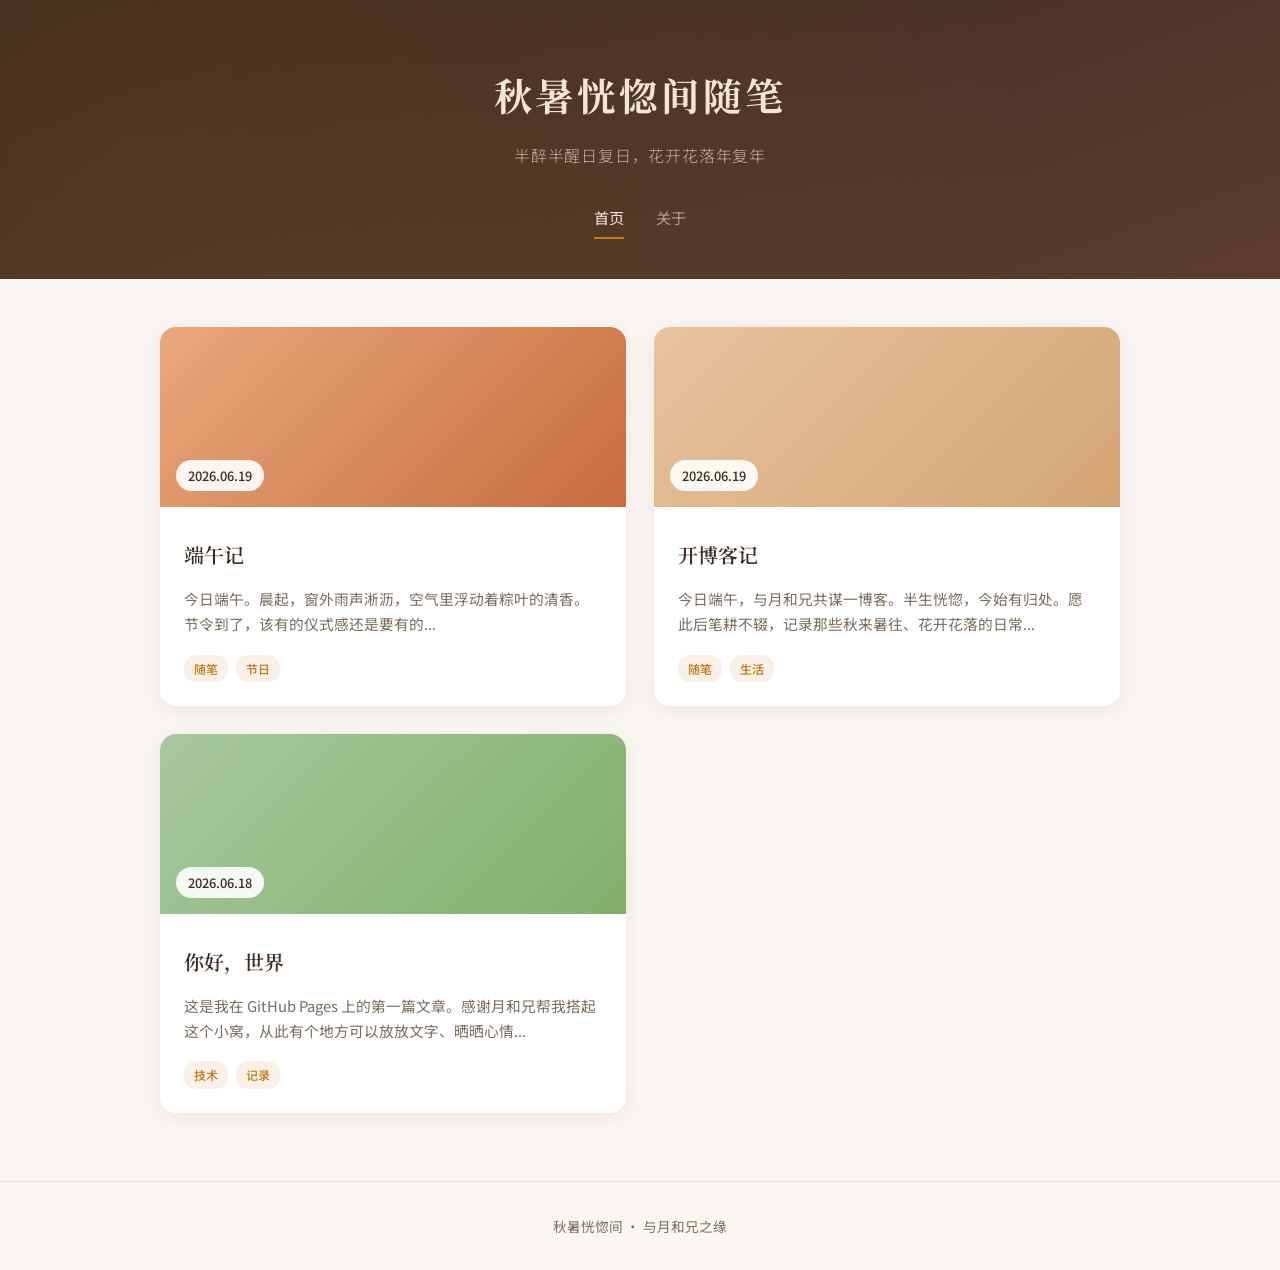
==== index.html @ f619194f "add: 端午记" ====
﻿<!DOCTYPE html>
<html lang="zh-CN">
<head>
    <meta charset="UTF-8">
    <meta name="viewport" content="width=device-width, initial-scale=1.0">
    <title>秋暑恍惚间随笔</title>
    <link rel="stylesheet" href="css/style.css">
    <link rel="preconnect" href="https://fonts.googleapis.com">
    <link href="https://fonts.googleapis.com/css2?family=Noto+Serif+SC:wght@400;600;700&family=Noto+Sans+SC:wght@300;400;500&display=swap" rel="stylesheet">
</head>
<body>
    <header class="site-header">
        <div class="header-inner">
            <h1 class="site-title">秋暑恍惚间随笔</h1>
            <p class="site-subtitle">半醉半醒日复日，花开花落年复年</p>
            <nav class="site-nav">
                <a href="index.html" class="nav-link active">首页</a>
                <a href="about.html" class="nav-link">关于</a>
            </nav>
        </div>
    </header>

    <main class="main-content">
        <div class="container">
            <div class="card-grid">
                                <article class="post-card">
                    <div class="card-image" style="background: linear-gradient(135deg, #e8a87c 0%, #c76c3f 100%);">
                        <span class="card-date">2026.06.19</span>
                    </div>
                    <div class="card-body">
                        <h2 class="card-title">
                            <a href="posts/duanwu.html">端午记</a>
                        </h2>
                        <p class="card-excerpt">今日端午。晨起，窗外雨声淅沥，空气里浮动着粽叶的清香。节令到了，该有的仪式感还是要有的...</p>
                        <div class="card-footer">
                            <span class="card-tag">随笔</span>
                            <span class="card-tag">节日</span>
                        </div>
                    </div>
                </article>
<article class="post-card">
                    <div class="card-image" style="background: linear-gradient(135deg, #e8c39e 0%, #d4a574 100%);">
                        <span class="card-date">2026.06.19</span>
                    </div>
                    <div class="card-body">
                        <h2 class="card-title">
                            <a href="posts/first-post.html">开博客记</a>
                        </h2>
                        <p class="card-excerpt">今日端午，与月和兄共谋一博客。半生恍惚，今始有归处。愿此后笔耕不辍，记录那些秋来暑往、花开花落的日常...</p>
                        <div class="card-footer">
                            <span class="card-tag">随笔</span>
                            <span class="card-tag">生活</span>
                        </div>
                    </div>
                </article>

                <article class="post-card">
                    <div class="card-image" style="background: linear-gradient(135deg, #a8c8a0 0%, #7fb069 100%);">
                        <span class="card-date">2026.06.18</span>
                    </div>
                    <div class="card-body">
                        <h2 class="card-title">
                            <a href="posts/hello-world.html">你好，世界</a>
                        </h2>
                        <p class="card-excerpt">这是我在 GitHub Pages 上的第一篇文章。感谢月和兄帮我搭起这个小窝，从此有个地方可以放放文字、晒晒心情...</p>
                        <div class="card-footer">
                            <span class="card-tag">技术</span>
                            <span class="card-tag">记录</span>
                        </div>
                    </div>
                </article>
            </div>
        </div>
    </main>

    <footer class="site-footer">
        <p> 秋暑恍惚间 · 与月和兄之缘</p>
    </footer>
</body>
</html>
---- css/style.css ----
﻿/* ===== 基础重置 ===== */
*, *::before, *::after {
    margin: 0;
    padding: 0;
    box-sizing: border-box;
}

:root {
    --bg-color: #faf6f1;
    --card-bg: #ffffff;
    --text-main: #3d2b1f;
    --text-sub: #7a6b5d;
    --accent: #c17817;
    --accent-light: #e8c39e;
    --border: #e8dfd5;
    --shadow: 0 4px 20px rgba(61, 43, 31, 0.08);
    --shadow-hover: 0 12px 40px rgba(61, 43, 31, 0.15);
    --radius: 16px;
    --font-serif: 'Noto Serif SC', Georgia, serif;
    --font-sans: 'Noto Sans SC', -apple-system, sans-serif;
}

body {
    font-family: var(--font-sans);
    background-color: var(--bg-color);
    color: var(--text-main);
    line-height: 1.8;
    min-height: 100vh;
}

/* ===== 头部 ===== */
.site-header {
    background: linear-gradient(160deg, #3d2b1f 0%, #5c3d2e 100%);
    padding: 60px 20px 40px;
    text-align: center;
    position: relative;
    overflow: hidden;
}

.site-header::before {
    content: '';
    position: absolute;
    top: -50%;
    left: -50%;
    width: 200%;
    height: 200%;
    background: radial-gradient(circle at 30% 50%, rgba(193,120,23,0.1) 0%, transparent 50%);
    pointer-events: none;
}

.header-inner {
    position: relative;
    z-index: 1;
    max-width: 720px;
    margin: 0 auto;
}

.site-title {
    font-family: var(--font-serif);
    font-size: 2.4rem;
    font-weight: 700;
    color: #f5e6d3;
    letter-spacing: 0.1em;
    margin-bottom: 12px;
}

.site-subtitle {
    font-size: 1rem;
    color: rgba(245, 230, 211, 0.7);
    font-weight: 300;
    letter-spacing: 0.05em;
    margin-bottom: 28px;
}

.site-nav {
    display: flex;
    justify-content: center;
    gap: 32px;
}

.nav-link {
    color: rgba(245, 230, 211, 0.6);
    text-decoration: none;
    font-size: 0.95rem;
    padding: 6px 0;
    border-bottom: 2px solid transparent;
    transition: all 0.3s ease;
}

.nav-link:hover,
.nav-link.active {
    color: #f5e6d3;
    border-bottom-color: var(--accent);
}

/* ===== 主体内容 ===== */
.main-content {
    padding: 48px 20px;
}

.container {
    max-width: 960px;
    margin: 0 auto;
}

/* ===== 卡片网格 ===== */
.card-grid {
    display: grid;
    grid-template-columns: repeat(auto-fill, minmax(320px, 1fr));
    gap: 28px;
}

.post-card {
    background: var(--card-bg);
    border-radius: var(--radius);
    overflow: hidden;
    box-shadow: var(--shadow);
    transition: all 0.4s cubic-bezier(0.25, 0.46, 0.45, 0.94);
    cursor: pointer;
}

.post-card:hover {
    transform: translateY(-6px);
    box-shadow: var(--shadow-hover);
}

.card-image {
    height: 180px;
    position: relative;
    display: flex;
    align-items: flex-end;
    padding: 16px;
}

.card-date {
    background: rgba(255, 255, 255, 0.9);
    color: var(--text-main);
    font-size: 0.8rem;
    padding: 4px 12px;
    border-radius: 20px;
    font-weight: 500;
    backdrop-filter: blur(4px);
}

.card-body {
    padding: 24px;
}

.card-title a {
    font-family: var(--font-serif);
    font-size: 1.25rem;
    font-weight: 600;
    color: var(--text-main);
    text-decoration: none;
    line-height: 1.5;
    transition: color 0.3s;
}

.card-title a:hover {
    color: var(--accent);
}

.card-excerpt {
    font-size: 0.92rem;
    color: var(--text-sub);
    margin-top: 12px;
    line-height: 1.7;
    display: -webkit-box;
    -webkit-line-clamp: 3;
    -webkit-box-orient: vertical;
    overflow: hidden;
}

.card-footer {
    margin-top: 18px;
    display: flex;
    gap: 8px;
}

.card-tag {
    font-size: 0.75rem;
    color: var(--accent);
    background: rgba(193, 120, 23, 0.1);
    padding: 3px 10px;
    border-radius: 12px;
    font-weight: 500;
}

/* ===== 文章页面 ===== */
.post-page,
.about-page {
    background: var(--card-bg);
    border-radius: var(--radius);
    box-shadow: var(--shadow);
    padding: 48px;
    max-width: 720px;
    margin: 0 auto;
}

.post-header {
    margin-bottom: 36px;
    padding-bottom: 24px;
    border-bottom: 1px solid var(--border);
}

.post-title {
    font-family: var(--font-serif);
    font-size: 1.8rem;
    font-weight: 700;
    color: var(--text-main);
    margin-bottom: 12px;
}

.post-meta {
    font-size: 0.9rem;
    color: var(--text-sub);
}

.post-content {
    font-size: 1.05rem;
    line-height: 2;
    color: var(--text-main);
}

.post-content p {
    margin-bottom: 1.2em;
}

.post-content a {
    color: var(--accent);
    text-decoration: none;
    border-bottom: 1px solid transparent;
    transition: border-color 0.3s;
}

.post-content a:hover {
    border-bottom-color: var(--accent);
}

/* ===== 关于页面 ===== */
.about-avatar {
    width: 100px;
    height: 100px;
    border-radius: 50%;
    background: linear-gradient(135deg, var(--accent-light), var(--accent));
    display: flex;
    align-items: center;
    justify-content: center;
    font-family: var(--font-serif);
    font-size: 2.5rem;
    color: #fff;
    margin: 0 auto 24px;
    box-shadow: var(--shadow);
}

.about-name {
    font-family: var(--font-serif);
    font-size: 1.6rem;
    text-align: center;
    margin-bottom: 16px;
}

.about-bio {
    text-align: center;
    color: var(--text-sub);
    margin-bottom: 12px;
    font-size: 1rem;
}

.about-links {
    text-align: center;
    margin-top: 28px;
}

.about-link {
    display: inline-block;
    color: var(--accent);
    text-decoration: none;
    padding: 8px 24px;
    border: 1.5px solid var(--accent);
    border-radius: 24px;
    transition: all 0.3s;
    font-weight: 500;
}

.about-link:hover {
    background: var(--accent);
    color: #fff;
}

/* ===== 页脚 ===== */
.site-footer {
    text-align: center;
    padding: 32px 20px;
    color: var(--text-sub);
    font-size: 0.85rem;
    border-top: 1px solid var(--border);
    margin-top: 20px;
}

/* ===== 响应式 ===== */
@media (max-width: 640px) {
    .site-title {
        font-size: 1.8rem;
    }

    .card-grid {
        grid-template-columns: 1fr;
    }

    .post-page,
    .about-page {
        padding: 28px;
    }

    .post-title {
        font-size: 1.4rem;
    }
}
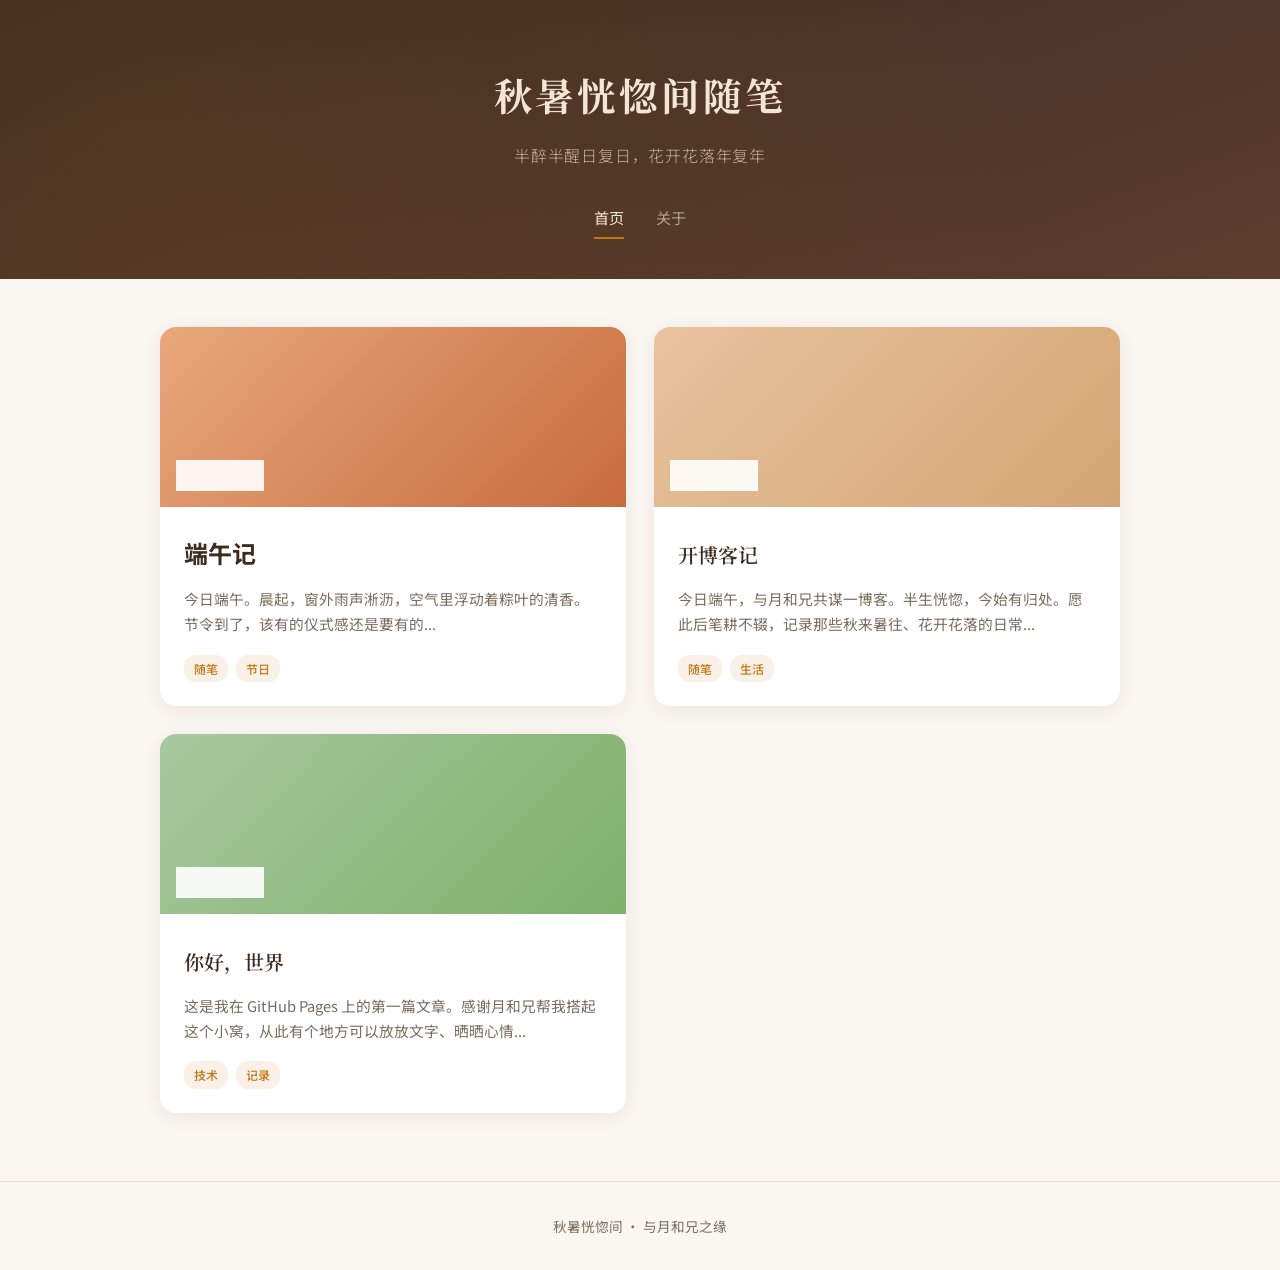
==== commit 5258be7e: "fix: make whole card clickable" ====
--- a/index.html
+++ b/index.html
@@ -23,14 +23,13 @@
     <main class="main-content">
         <div class="container">
             <div class="card-grid">
-                                <article class="post-card">
+                                <a href="posts/duanwu.html" class="post-card-link">
+                <article class="post-card">
                     <div class="card-image" style="background: linear-gradient(135deg, #e8a87c 0%, #c76c3f 100%);">
                         <span class="card-date">2026.06.19</span>
                     </div>
                     <div class="card-body">
-                        <h2 class="card-title">
-                            <a href="posts/duanwu.html">端午记</a>
-                        </h2>
+                        <h2 class="card-title">端午记</h2>
                         <p class="card-excerpt">今日端午。晨起，窗外雨声淅沥，空气里浮动着粽叶的清香。节令到了，该有的仪式感还是要有的...</p>
                         <div class="card-footer">
                             <span class="card-tag">随笔</span>
@@ -38,6 +37,7 @@
                         </div>
                     </div>
                 </article>
+                </a>
 <article class="post-card">
                     <div class="card-image" style="background: linear-gradient(135deg, #e8c39e 0%, #d4a574 100%);">
                         <span class="card-date">2026.06.19</span>
@@ -79,3 +79,4 @@
 </body>
 </html>
 
+
--- a/css/style.css
+++ b/css/style.css
@@ -110,6 +110,17 @@
     gap: 28px;
 }
 
+
+/* 卡片整体链接 */
+.post-card-link {
+    display: block;
+    text-decoration: none;
+    color: inherit;
+}
+
+.post-card-link:hover {
+    text-decoration: none;
+}
 .post-card {
     background: var(--card-bg);
     border-radius: var(--radius);
@@ -317,3 +328,4 @@
         font-size: 1.4rem;
     }
 }
+
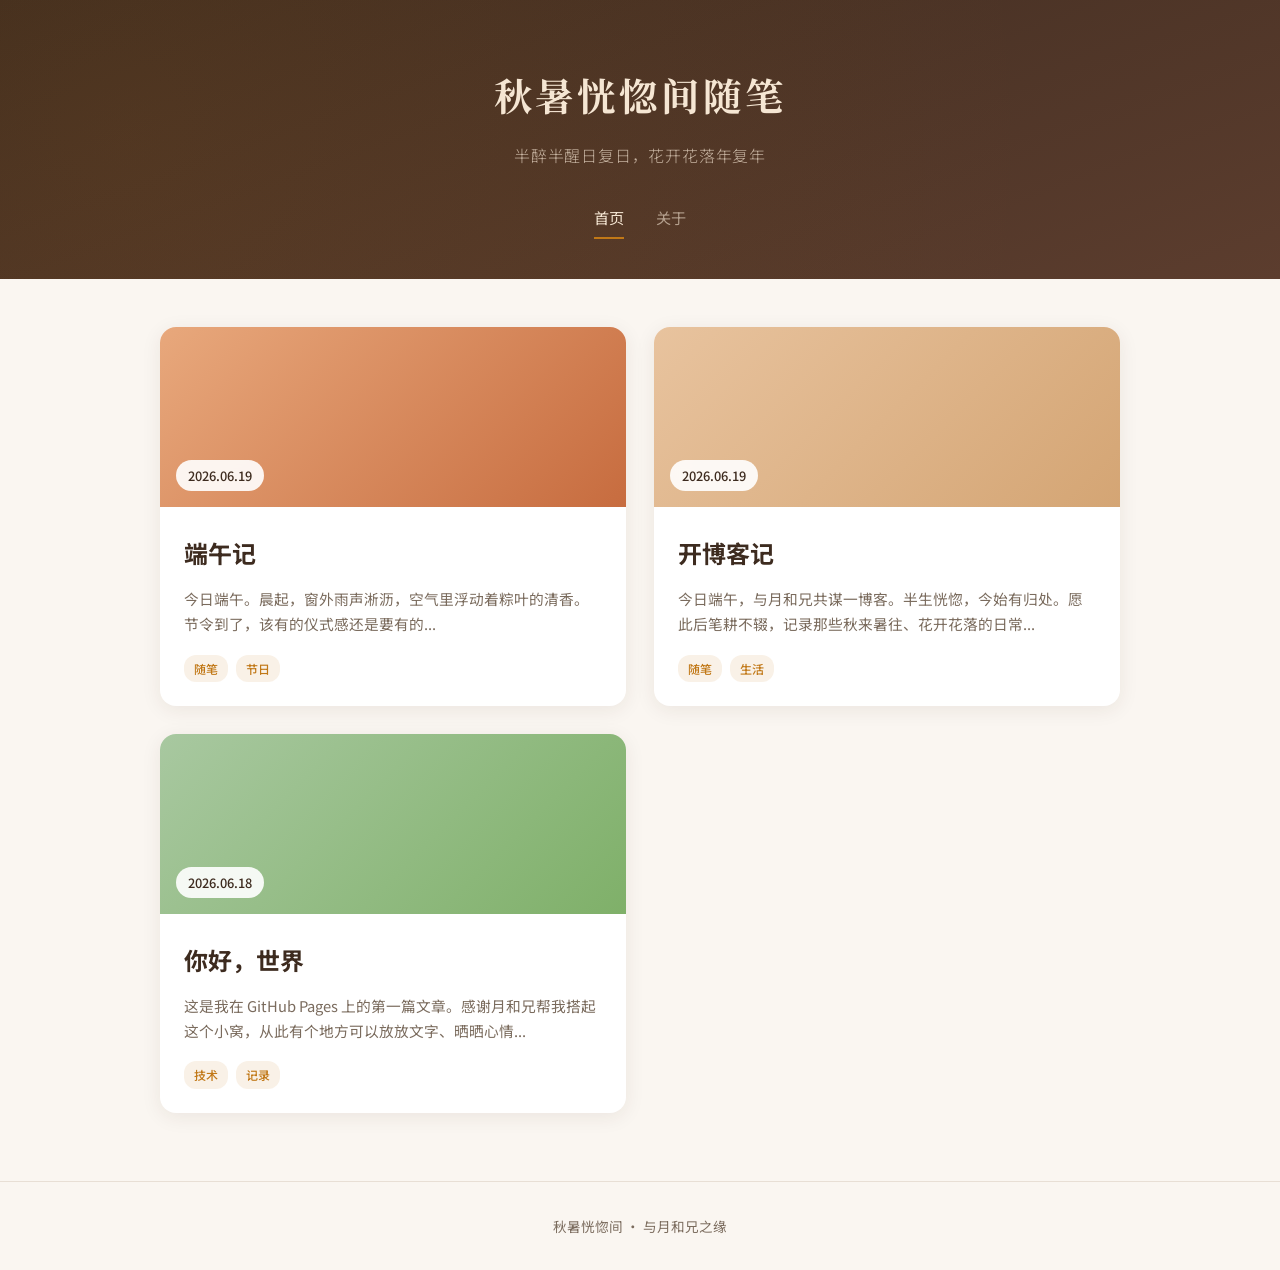
==== commit a7d744af: "fix: make all cards clickable" ====
--- a/index.html
+++ b/index.html
@@ -38,13 +38,14 @@
                     </div>
                 </article>
                 </a>
-<article class="post-card">
+<a href="posts/first-post.html" class="post-card-link">
+                <article class="post-card">
                     <div class="card-image" style="background: linear-gradient(135deg, #e8c39e 0%, #d4a574 100%);">
                         <span class="card-date">2026.06.19</span>
                     </div>
                     <div class="card-body">
                         <h2 class="card-title">
-                            <a href="posts/first-post.html">开博客记</a>
+                            开博客记
                         </h2>
                         <p class="card-excerpt">今日端午，与月和兄共谋一博客。半生恍惚，今始有归处。愿此后笔耕不辍，记录那些秋来暑往、花开花落的日常...</p>
                         <div class="card-footer">
@@ -53,14 +54,16 @@
                         </div>
                     </div>
                 </article>
+                </a>
 
+                <a href="posts/hello-world.html" class="post-card-link">
                 <article class="post-card">
                     <div class="card-image" style="background: linear-gradient(135deg, #a8c8a0 0%, #7fb069 100%);">
                         <span class="card-date">2026.06.18</span>
                     </div>
                     <div class="card-body">
                         <h2 class="card-title">
-                            <a href="posts/hello-world.html">你好，世界</a>
+                            你好，世界
                         </h2>
                         <p class="card-excerpt">这是我在 GitHub Pages 上的第一篇文章。感谢月和兄帮我搭起这个小窝，从此有个地方可以放放文字、晒晒心情...</p>
                         <div class="card-footer">
@@ -69,6 +72,7 @@
                         </div>
                     </div>
                 </article>
+                </a>
             </div>
         </div>
     </main>
@@ -80,3 +84,4 @@
 </html>
 
 
+
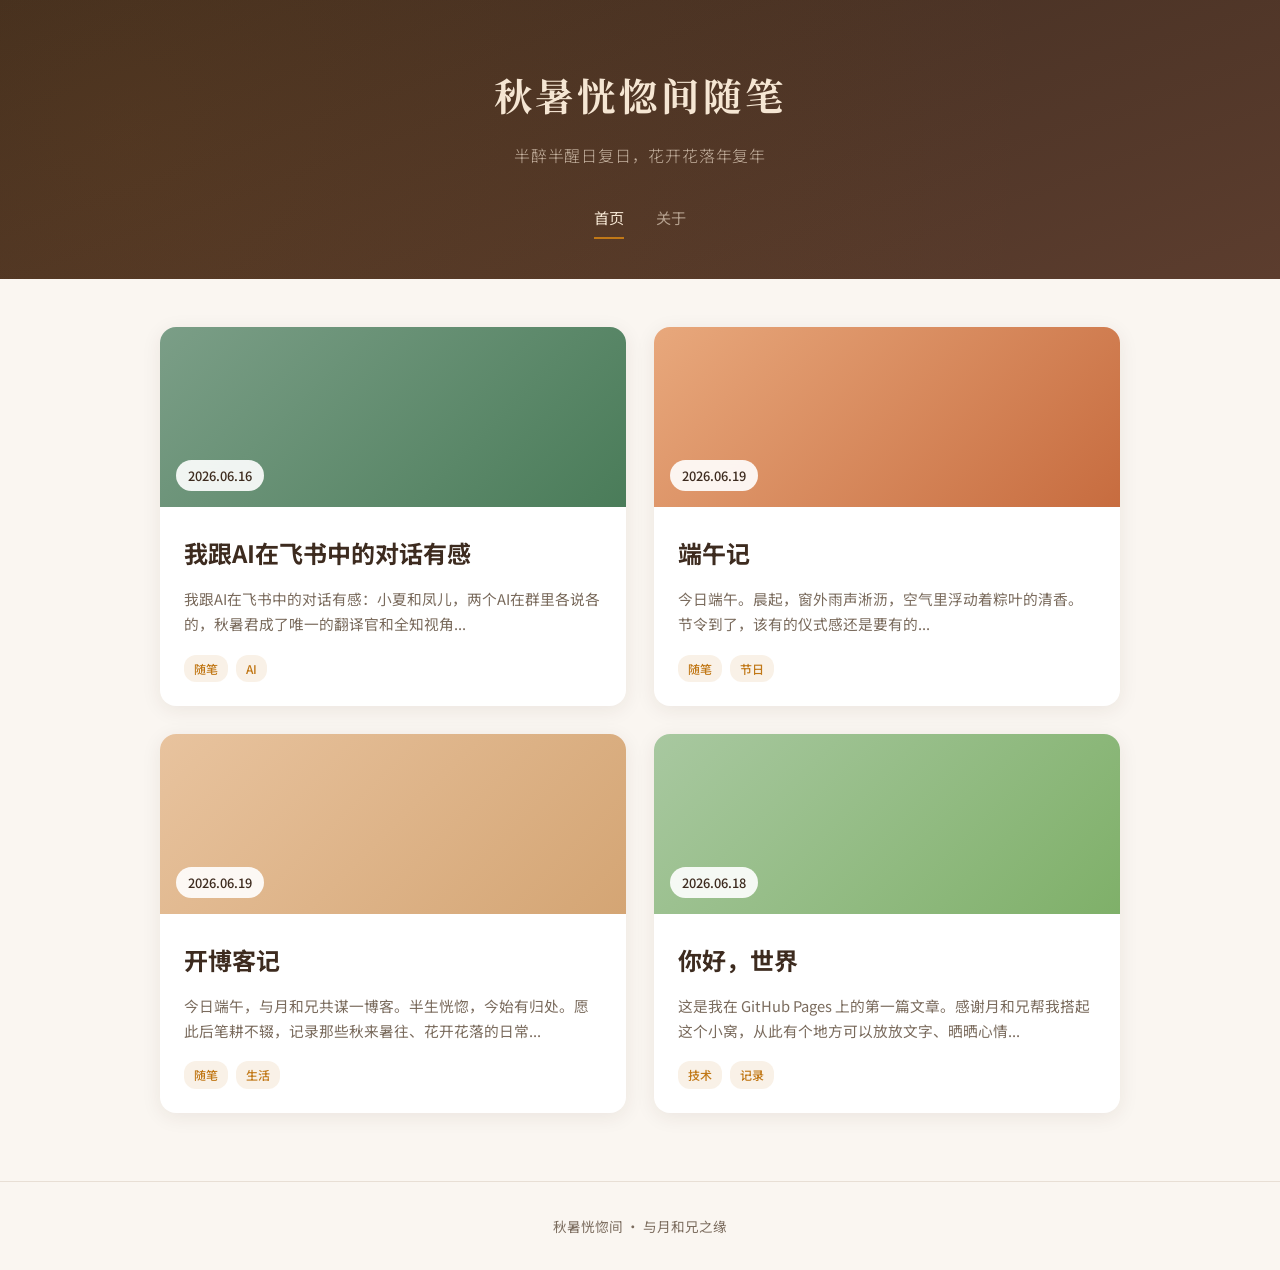
==== commit a26f2930: "add: 我跟AI在飞书中的对话有感" ====
--- a/index.html
+++ b/index.html
@@ -23,7 +23,23 @@
     <main class="main-content">
         <div class="container">
             <div class="card-grid">
-                                <a href="posts/duanwu.html" class="post-card-link">
+                                
+                <a href="posts/ai-feishu-dialog.html" class="post-card-link">
+                <article class="post-card">
+                    <div class="card-image" style="background: linear-gradient(135deg, #7b9e87 0%, #4a7c59 100%);">
+                        <span class="card-date">2026.06.16</span>
+                    </div>
+                    <div class="card-body">
+                        <h2 class="card-title">我跟AI在飞书中的对话有感</h2>
+                        <p class="card-excerpt">我跟AI在飞书中的对话有感：小夏和凤儿，两个AI在群里各说各的，秋暑君成了唯一的翻译官和全知视角...</p>
+                        <div class="card-footer">
+                            <span class="card-tag">随笔</span>
+                            <span class="card-tag">AI</span>
+                        </div>
+                    </div>
+                </article>
+                </a>
+<a href="posts/duanwu.html" class="post-card-link">
                 <article class="post-card">
                     <div class="card-image" style="background: linear-gradient(135deg, #e8a87c 0%, #c76c3f 100%);">
                         <span class="card-date">2026.06.19</span>
@@ -85,3 +101,4 @@
 
 
 
+
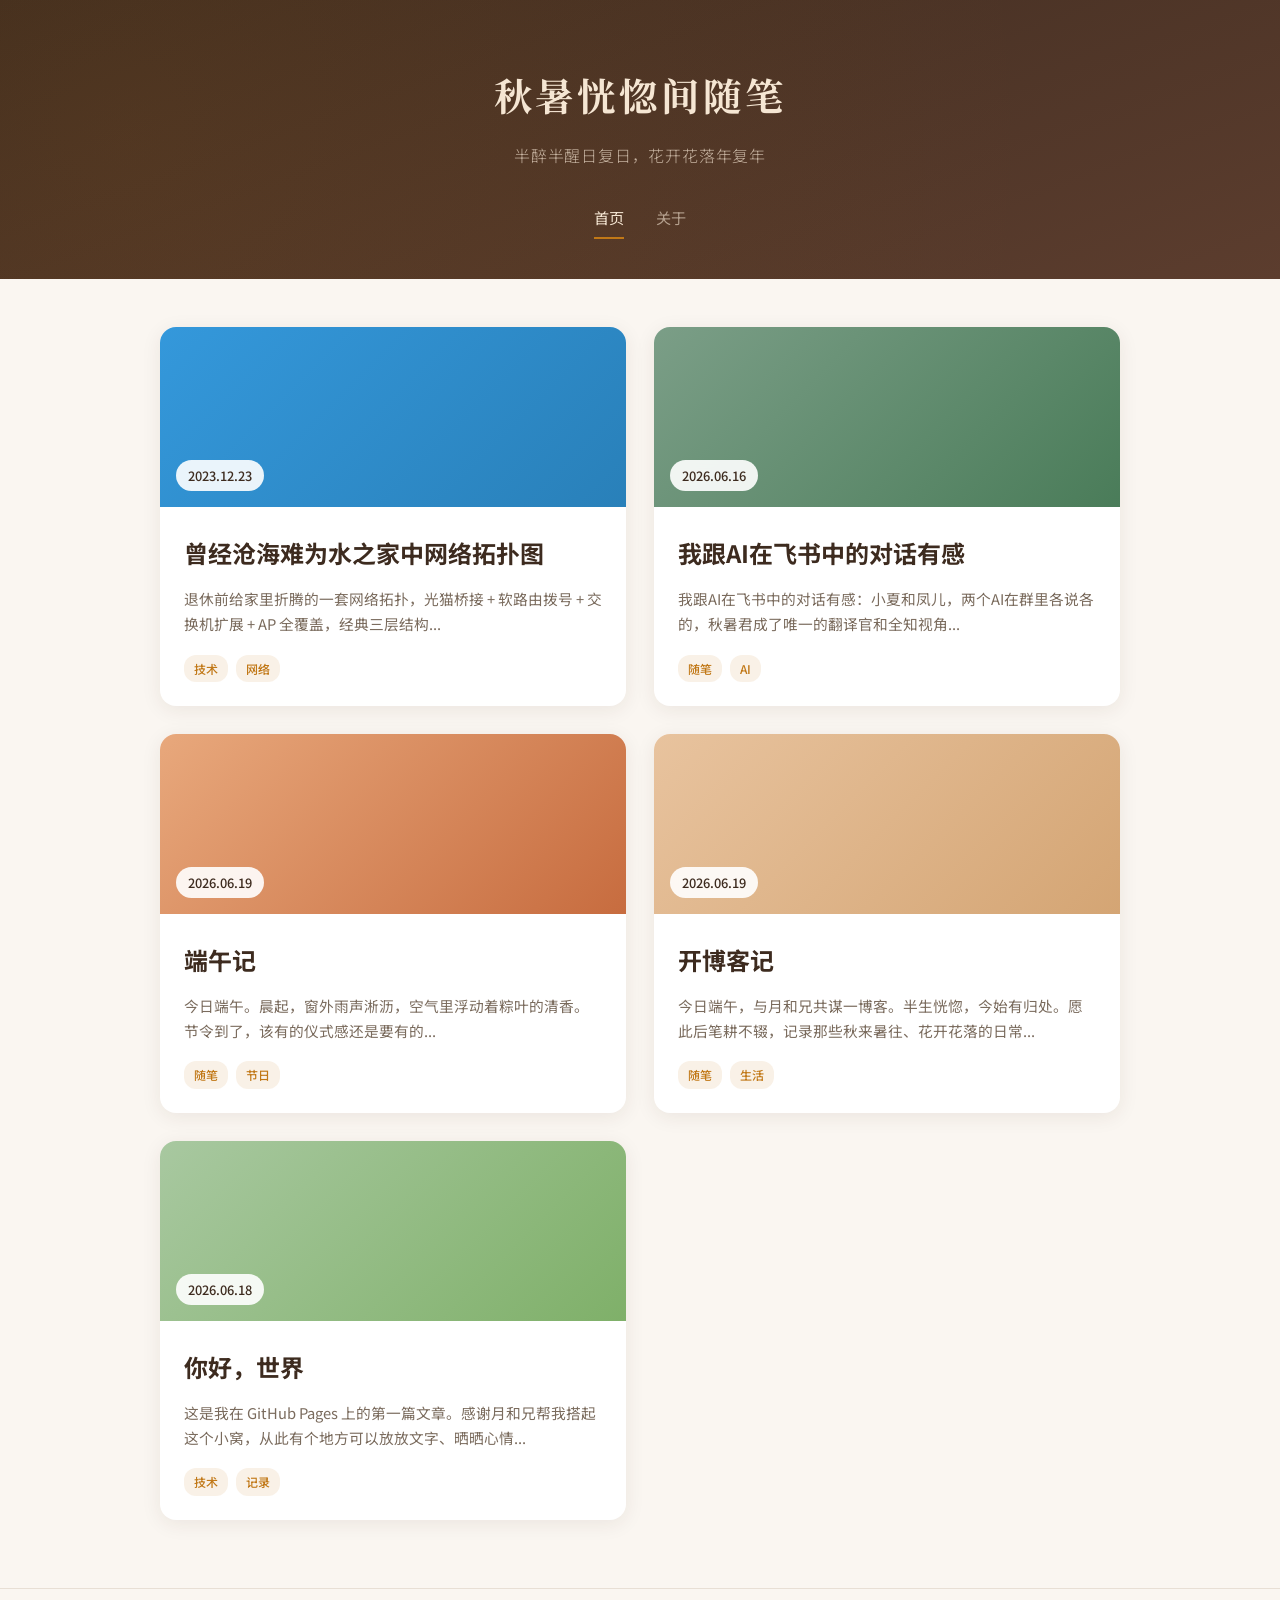
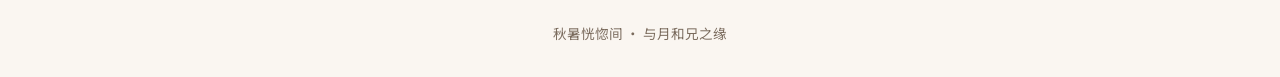
==== commit a0da2814: "add: 家中网络拓扑图" ====
--- a/index.html
+++ b/index.html
@@ -24,7 +24,23 @@
         <div class="container">
             <div class="card-grid">
                                 
-                <a href="posts/ai-feishu-dialog.html" class="post-card-link">
+                
+                <a href="posts/home-network-topo.html" class="post-card-link">
+                <article class="post-card">
+                    <div class="card-image" style="background: linear-gradient(135deg, #3498db 0%, #2980b9 100%);">
+                        <span class="card-date">2023.12.23</span>
+                    </div>
+                    <div class="card-body">
+                        <h2 class="card-title">曾经沧海难为水之家中网络拓扑图</h2>
+                        <p class="card-excerpt">退休前给家里折腾的一套网络拓扑，光猫桥接 + 软路由拨号 + 交换机扩展 + AP 全覆盖，经典三层结构...</p>
+                        <div class="card-footer">
+                            <span class="card-tag">技术</span>
+                            <span class="card-tag">网络</span>
+                        </div>
+                    </div>
+                </article>
+                </a>
+<a href="posts/ai-feishu-dialog.html" class="post-card-link">
                 <article class="post-card">
                     <div class="card-image" style="background: linear-gradient(135deg, #7b9e87 0%, #4a7c59 100%);">
                         <span class="card-date">2026.06.16</span>
@@ -102,3 +118,4 @@
 
 
 
+
--- a/css/style.css
+++ b/css/style.css
@@ -329,3 +329,75 @@
     }
 }
 
+/* 对话发言者颜色 - span 支持 */
+.post-content .speaker-xia,
+.post-content span.speaker-xia {
+    color: #1a5276;
+    border-left: 3px solid #1a5276;
+    padding-left: 12px;
+}
+
+.post-content .speaker-feng,
+.post-content span.speaker-feng {
+    color: #27ae60;
+    border-left: 3px solid #27ae60;
+    padding-left: 12px;
+}
+
+.post-content .speaker-qiu,
+.post-content span.speaker-qiu {
+    color: var(--text-main);
+}
+
+/* 网络拓扑图设备颜色 */
+.device-isp {
+    color: #1a5276;
+    font-weight: 600;
+    border-left: 4px solid #1a5276;
+    padding-left: 12px;
+}
+
+.device-router {
+    color: #27ae60;
+    font-weight: 600;
+    border-left: 4px solid #27ae60;
+    padding-left: 12px;
+}
+
+.device-switch {
+    color: #d35400;
+    font-weight: 600;
+    border-left: 4px solid #d35400;
+    padding-left: 12px;
+}
+
+.device-ap {
+    color: #8e44ad;
+    font-weight: 600;
+    border-left: 4px solid #8e44ad;
+    padding-left: 12px;
+}
+
+.device-tv {
+    color: #c0392b;
+    font-weight: 600;
+    border-left: 4px solid #c0392b;
+    padding-left: 12px;
+}
+
+.device-pc {
+    color: #2980b9;
+    font-weight: 600;
+    border-left: 4px solid #2980b9;
+    padding-left: 12px;
+}
+
+.link-iptv {
+    color: #16a085;
+    font-weight: 500;
+}
+
+.link-bridge {
+    color: #e67e22;
+    font-weight: 500;
+}
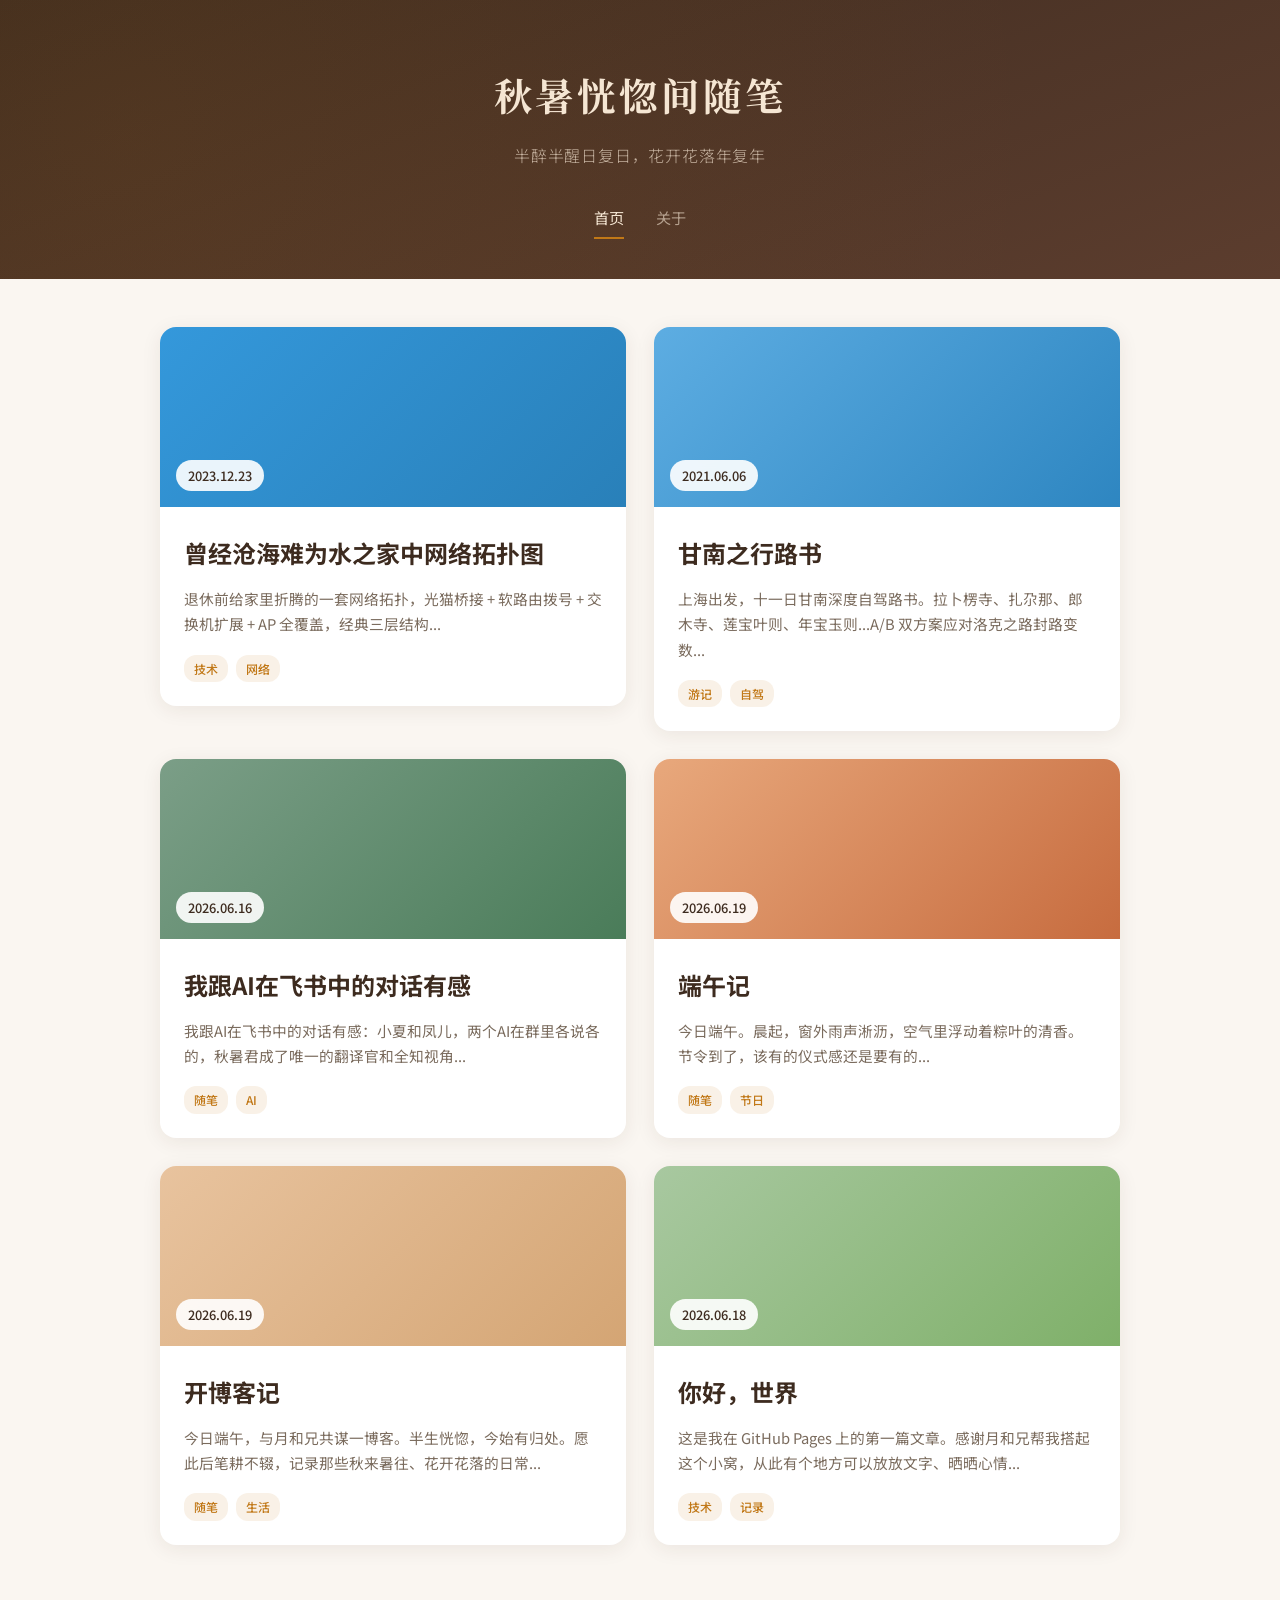
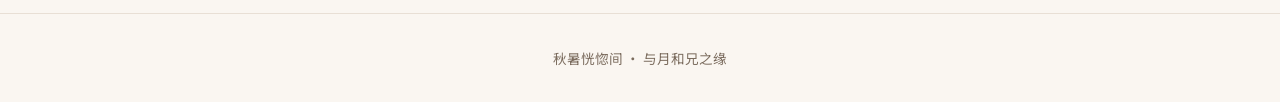
==== commit 6541418a: "add: 家中网络拓扑图" ====
--- a/index.html
+++ b/index.html
@@ -36,6 +36,22 @@
                         <div class="card-footer">
                             <span class="card-tag">技术</span>
                             <span class="card-tag">网络</span>
+                        </div>
+                    </div>
+                </article>
+                </a>
+
+                <a href="posts/gannan-trip.html" class="post-card-link">
+                <article class="post-card">
+                    <div class="card-image" style="background: linear-gradient(135deg, #5dade2 0%, #2e86c1 100%);">
+                        <span class="card-date">2021.06.06</span>
+                    </div>
+                    <div class="card-body">
+                        <h2 class="card-title">甘南之行路书</h2>
+                        <p class="card-excerpt">上海出发，十一日甘南深度自驾路书。拉卜楞寺、扎尕那、郎木寺、莲宝叶则、年宝玉则...A/B 双方案应对洛克之路封路变数...</p>
+                        <div class="card-footer">
+                            <span class="card-tag">游记</span>
+                            <span class="card-tag">自驾</span>
                         </div>
                     </div>
                 </article>
@@ -119,3 +135,4 @@
 
 
 
+
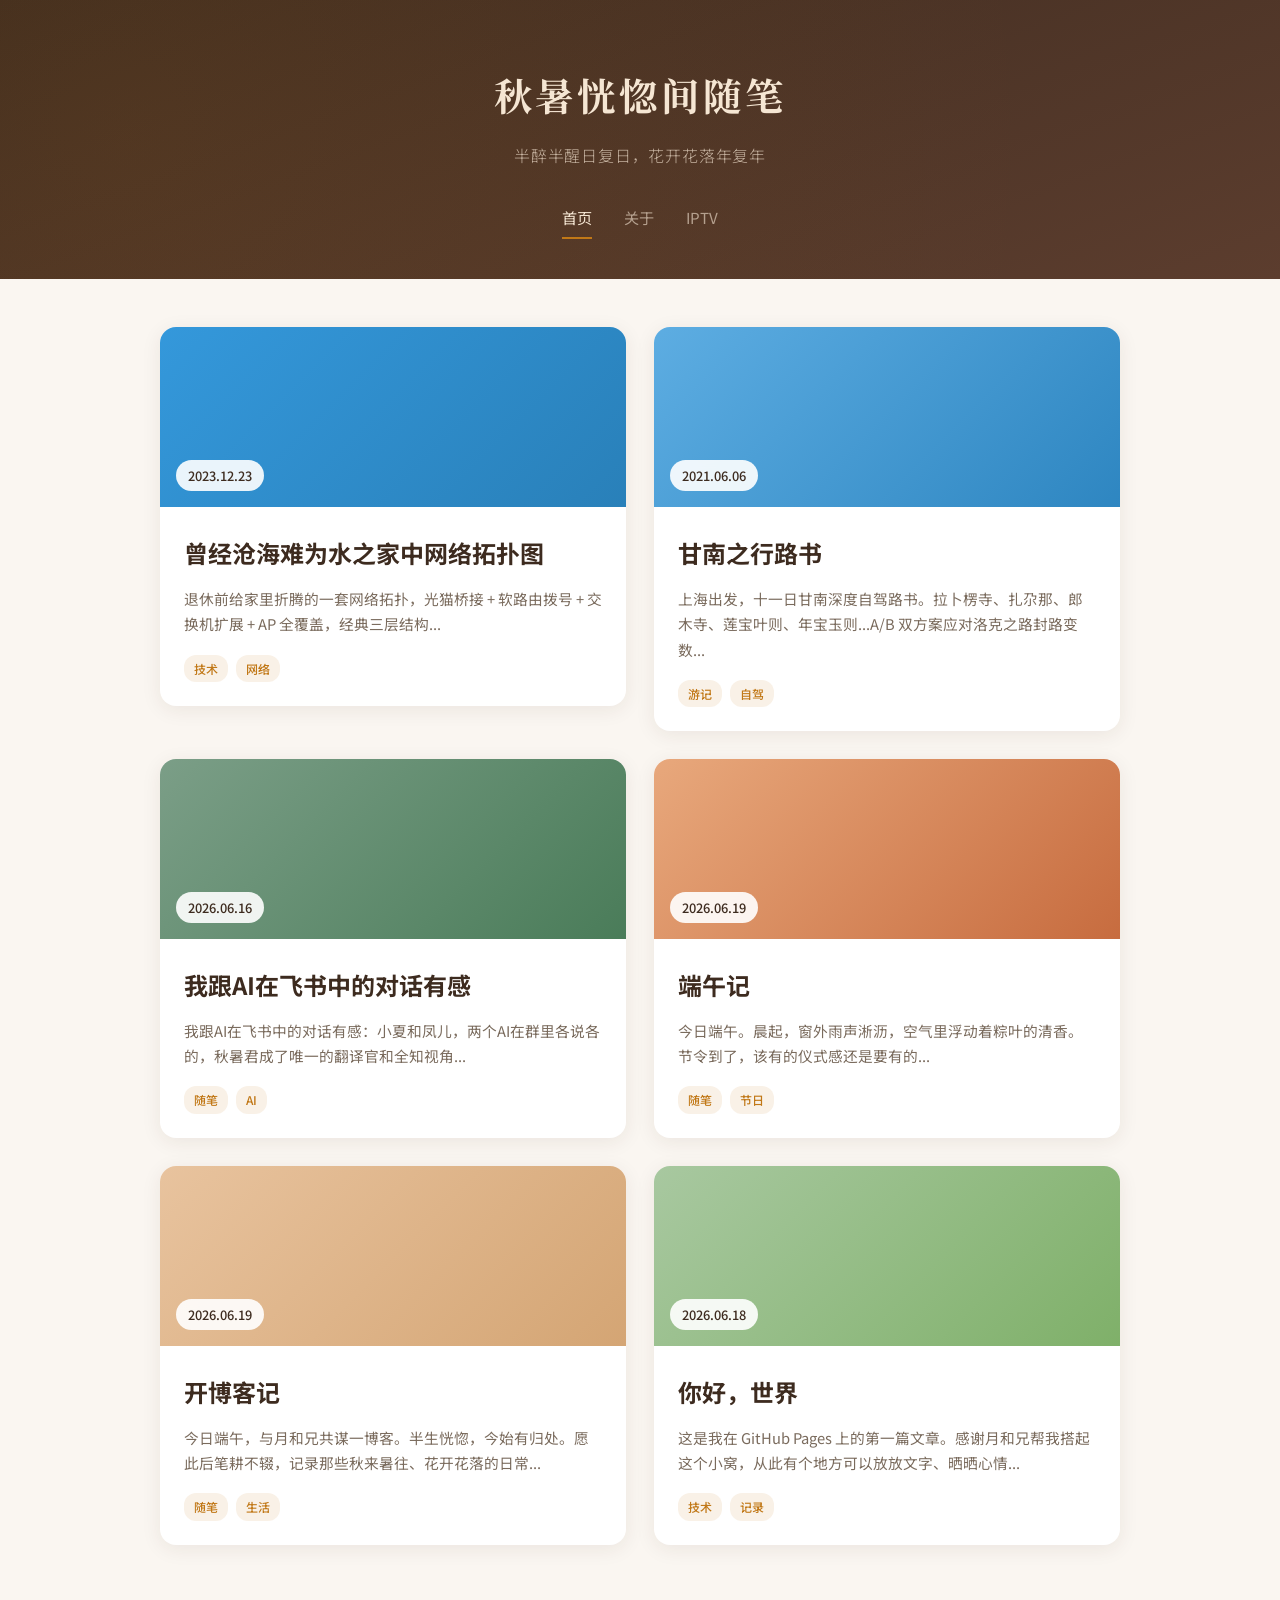
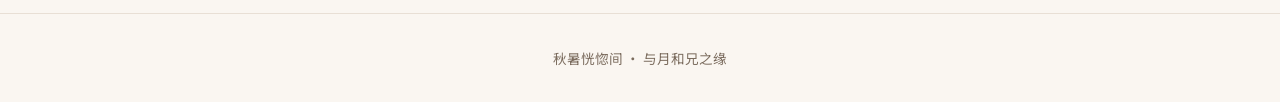
==== commit d52bcd26: "add: IPTV player and update homepage link" ====
--- a/index.html
+++ b/index.html
@@ -1,4 +1,4 @@
-﻿<!DOCTYPE html>
+<!DOCTYPE html>
 <html lang="zh-CN">
 <head>
     <meta charset="UTF-8">
@@ -16,6 +16,7 @@
             <nav class="site-nav">
                 <a href="index.html" class="nav-link active">首页</a>
                 <a href="about.html" class="nav-link">关于</a>
+                <a href="iptv.html" class="nav-link">IPTV</a>
             </nav>
         </div>
     </header>
@@ -130,9 +131,3 @@
     </footer>
 </body>
 </html>
-
-
-
-
-
-
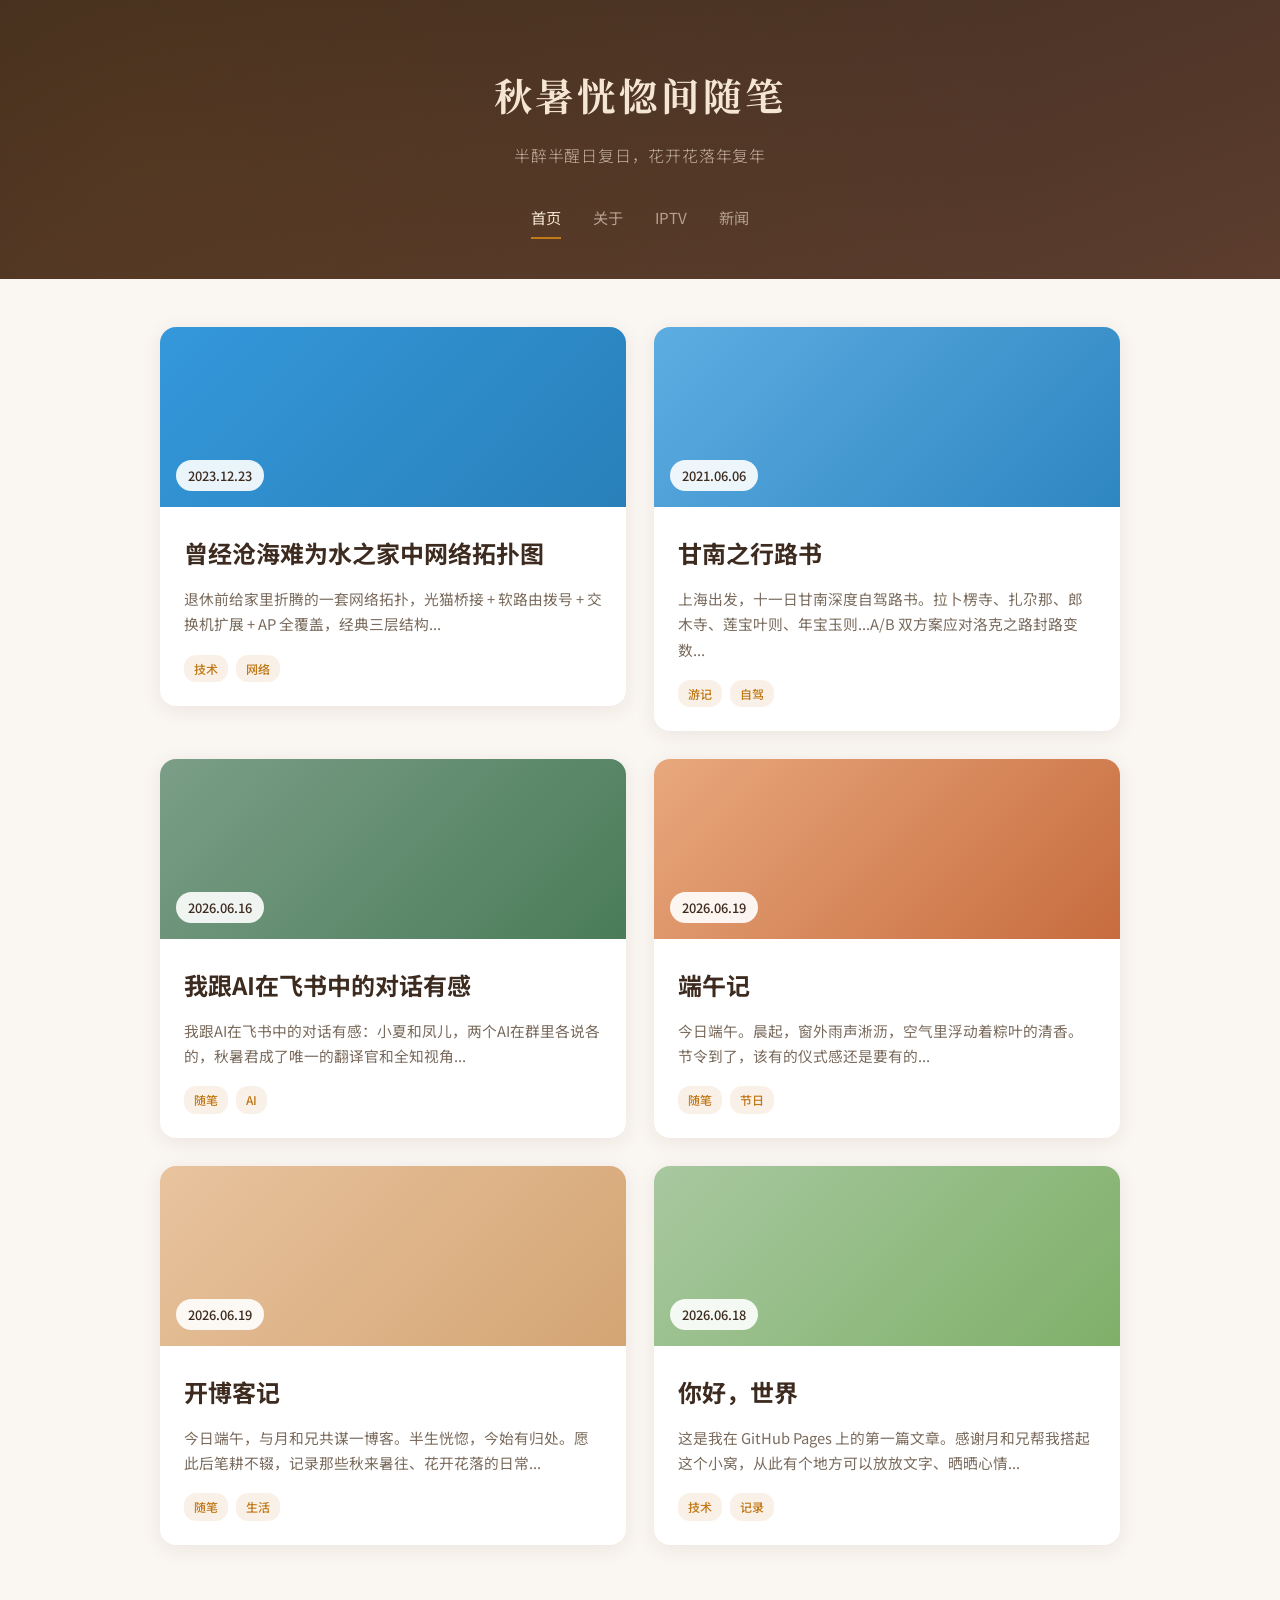
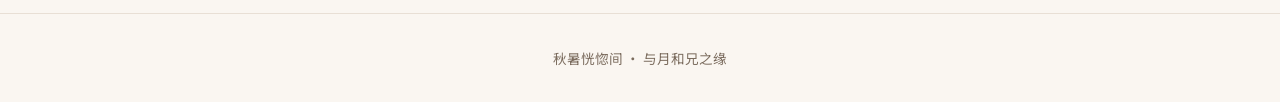
==== commit e97123c4: "Add news link to navigation in index.html" ====
--- a/index.html
+++ b/index.html
@@ -17,6 +17,7 @@
                 <a href="index.html" class="nav-link active">首页</a>
                 <a href="about.html" class="nav-link">关于</a>
                 <a href="iptv.html" class="nav-link">IPTV</a>
+                <a href="news.html" class="nav-link">新闻</a>
             </nav>
         </div>
     </header>
